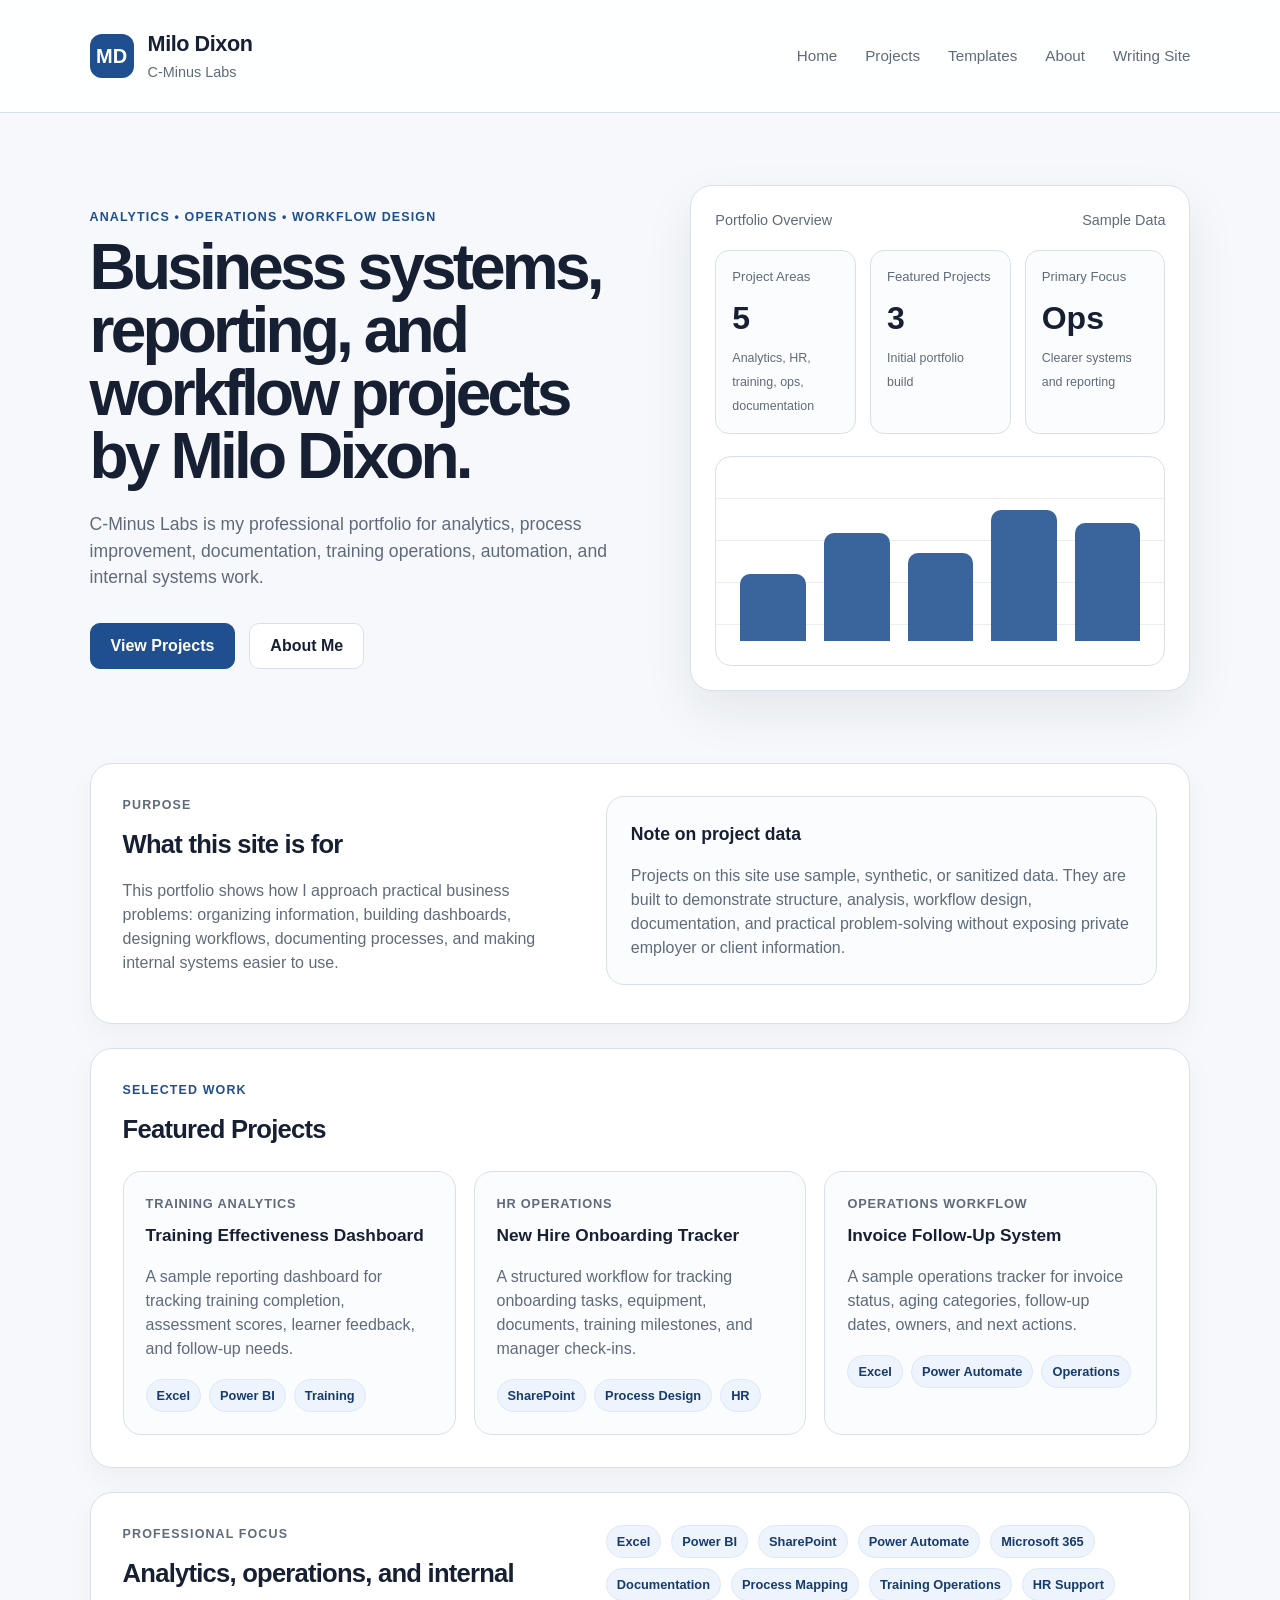
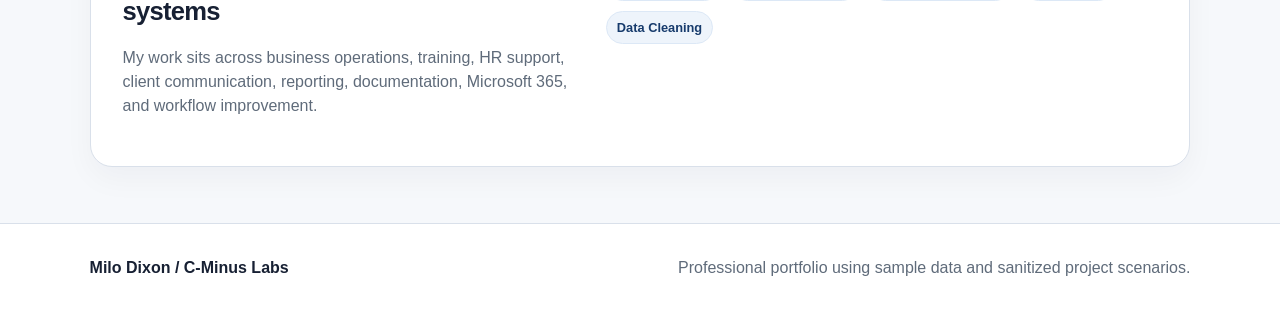
==== index.html @ 6367199c "Personalize site for Milo Dixon" ====
<!DOCTYPE html>
<html lang="en">
<head>
  <meta charset="UTF-8" />
  <meta name="viewport" content="width=device-width, initial-scale=1.0" />
  <title>Milo Dixon | C-Minus Labs</title>
  <link rel="stylesheet" href="style.css" />
</head>
<body>
  <header class="site-header">
    <div class="brand">
      <div class="logo">MD</div>
      <div>
        <h1>Milo Dixon</h1>
        <p>C-Minus Labs</p>
      </div>
    </div>

    <nav>
      <a href="index.html">Home</a>
      <a href="projects.html">Projects</a>
      <a href="templates.html">Templates</a>
      <a href="about.html">About</a>
      <a href="https://milo-dixon.github.io/" target="_blank" rel="noopener">Writing Site</a>
    </nav>
  </header>

  <main>
    <section class="hero">
      <div class="hero-copy">
        <p class="eyebrow">Analytics • Operations • Workflow Design</p>
        <h2>Business systems, reporting, and workflow projects by Milo Dixon.</h2>
        <p>
          C-Minus Labs is my professional portfolio for analytics, process improvement,
          documentation, training operations, automation, and internal systems work.
        </p>
        <div class="hero-actions">
          <a class="button primary" href="projects.html">View Projects</a>
          <a class="button secondary" href="about.html">About Me</a>
        </div>
      </div>

      <div class="dashboard-card">
        <div class="dashboard-header">
          <span>Portfolio Overview</span>
          <span>Sample Data</span>
        </div>
        <div class="metrics">
          <div>
            <p>Project Areas</p>
            <strong>5</strong>
            <span>Analytics, HR, training, ops, documentation</span>
          </div>
          <div>
            <p>Featured Projects</p>
            <strong>3</strong>
            <span>Initial portfolio build</span>
          </div>
          <div>
            <p>Primary Focus</p>
            <strong>Ops</strong>
            <span>Clearer systems and reporting</span>
          </div>
        </div>
        <div class="chart-placeholder">
          <div class="bar bar-one"></div>
          <div class="bar bar-two"></div>
          <div class="bar bar-three"></div>
          <div class="bar bar-four"></div>
          <div class="bar bar-five"></div>
        </div>
      </div>
    </section>

    <section class="section split">
      <div>
        <p class="eyebrow">Purpose</p>
        <h3>What this site is for</h3>
        <p>
          This portfolio shows how I approach practical business problems: organizing
          information, building dashboards, designing workflows, documenting processes,
          and making internal systems easier to use.
        </p>
      </div>

      <div class="callout">
        <h4>Note on project data</h4>
        <p>
          Projects on this site use sample, synthetic, or sanitized data. They are built
          to demonstrate structure, analysis, workflow design, documentation, and practical
          problem-solving without exposing private employer or client information.
        </p>
      </div>
    </section>

    <section id="projects" class="section">
      <div class="section-heading">
        <p class="eyebrow">Selected Work</p>
        <h3>Featured Projects</h3>
      </div>

      <div class="card-grid">
        <article class="card">
          <p class="card-label">Training Analytics</p>
          <h4>Training Effectiveness Dashboard</h4>
          <p>
            A sample reporting dashboard for tracking training completion, assessment scores,
            learner feedback, and follow-up needs.
          </p>
          <div class="tags">
            <span>Excel</span>
            <span>Power BI</span>
            <span>Training</span>
          </div>
        </article>

        <article class="card">
          <p class="card-label">HR Operations</p>
          <h4>New Hire Onboarding Tracker</h4>
          <p>
            A structured workflow for tracking onboarding tasks, equipment, documents,
            training milestones, and manager check-ins.
          </p>
          <div class="tags">
            <span>SharePoint</span>
            <span>Process Design</span>
            <span>HR</span>
          </div>
        </article>

        <article class="card">
          <p class="card-label">Operations Workflow</p>
          <h4>Invoice Follow-Up System</h4>
          <p>
            A sample operations tracker for invoice status, aging categories, follow-up dates,
            owners, and next actions.
          </p>
          <div class="tags">
            <span>Excel</span>
            <span>Power Automate</span>
            <span>Operations</span>
          </div>
        </article>
      </div>
    </section>

    <section id="skills" class="section split">
      <div>
        <p class="eyebrow">Professional Focus</p>
        <h3>Analytics, operations, and internal systems</h3>
        <p>
          My work sits across business operations, training, HR support, client communication,
          reporting, documentation, Microsoft 365, and workflow improvement.
        </p>
      </div>

      <div class="skill-list">
        <span>Excel</span>
        <span>Power BI</span>
        <span>SharePoint</span>
        <span>Power Automate</span>
        <span>Microsoft 365</span>
        <span>Documentation</span>
        <span>Process Mapping</span>
        <span>Training Operations</span>
        <span>HR Support</span>
        <span>Data Cleaning</span>
      </div>
    </section>
  </main>

  <footer>
    <p>Milo Dixon / C-Minus Labs</p>
    <p>Professional portfolio using sample data and sanitized project scenarios.</p>
  </footer>
</body>
</html>
---- style.css ----
:root {
  --bg: #f6f8fb;
  --panel: #ffffff;
  --text: #172033;
  --muted: #5f6b7a;
  --line: #d9e0ea;
  --accent: #1f4f8f;
  --accent-dark: #173b6c;
  --tag: #eef4fb;
  --shadow: 0 20px 50px rgba(23, 32, 51, 0.08);
}

* {
  box-sizing: border-box;
}

body {
  margin: 0;
  font-family: Arial, Helvetica, sans-serif;
  color: var(--text);
  background: var(--bg);
  line-height: 1.5;
}

a {
  color: inherit;
  text-decoration: none;
}

.site-header {
  display: flex;
  align-items: center;
  justify-content: space-between;
  padding: 28px 7vw;
  background: rgba(255,255,255,0.88);
  border-bottom: 1px solid var(--line);
  position: sticky;
  top: 0;
  z-index: 10;
  backdrop-filter: blur(12px);
}

.brand {
  display: flex;
  align-items: center;
  gap: 14px;
}

.logo {
  width: 44px;
  height: 44px;
  border-radius: 12px;
  display: grid;
  place-items: center;
  background: var(--accent);
  color: white;
  font-weight: 800;
  font-size: 1.25rem;
}

.brand h1 {
  margin: 0;
  font-size: 1.35rem;
  letter-spacing: -0.02em;
}

.brand p {
  margin: 2px 0 0;
  color: var(--muted);
  font-size: 0.9rem;
}

nav {
  display: flex;
  gap: 28px;
  color: var(--muted);
  font-size: 0.95rem;
}

nav a:hover {
  color: var(--accent);
}

main {
  padding: 0 7vw 56px;
}

.hero {
  display: grid;
  grid-template-columns: 1.05fr 0.95fr;
  gap: 48px;
  align-items: center;
  padding: 72px 0 48px;
}

.eyebrow {
  margin: 0 0 10px;
  color: var(--accent);
  font-weight: 700;
  text-transform: uppercase;
  font-size: 0.78rem;
  letter-spacing: 0.09em;
}

.hero h2 {
  margin: 0;
  max-width: 760px;
  font-size: clamp(2.4rem, 5vw, 4.8rem);
  line-height: 0.98;
  letter-spacing: -0.06em;
}

.hero-copy > p:not(.eyebrow) {
  max-width: 620px;
  color: var(--muted);
  font-size: 1.1rem;
  margin: 24px 0 0;
}

.hero-actions {
  display: flex;
  gap: 14px;
  margin-top: 32px;
}

.button {
  display: inline-flex;
  align-items: center;
  justify-content: center;
  min-height: 46px;
  padding: 0 20px;
  border-radius: 10px;
  font-weight: 700;
  border: 1px solid var(--line);
}

.primary {
  background: var(--accent);
  color: white;
  border-color: var(--accent);
}

.primary:hover {
  background: var(--accent-dark);
}

.secondary {
  background: white;
}

.dashboard-card {
  background: var(--panel);
  border: 1px solid var(--line);
  border-radius: 22px;
  padding: 24px;
  box-shadow: var(--shadow);
}

.dashboard-header {
  display: flex;
  justify-content: space-between;
  color: var(--muted);
  font-size: 0.9rem;
  margin-bottom: 18px;
}

.metrics {
  display: grid;
  grid-template-columns: repeat(3, 1fr);
  gap: 14px;
}

.metrics div {
  border: 1px solid var(--line);
  border-radius: 14px;
  padding: 16px;
  background: #fbfcfe;
}

.metrics p {
  margin: 0;
  color: var(--muted);
  font-size: 0.82rem;
}

.metrics strong {
  display: block;
  margin: 8px 0 3px;
  font-size: 2rem;
}

.metrics span {
  color: var(--muted);
  font-size: 0.78rem;
}

.chart-placeholder {
  height: 210px;
  margin-top: 22px;
  padding: 24px;
  border: 1px solid var(--line);
  border-radius: 16px;
  display: flex;
  align-items: end;
  gap: 18px;
  background:
    linear-gradient(to top, rgba(217,224,234,0.55) 1px, transparent 1px);
  background-size: 100% 42px;
}

.bar {
  flex: 1;
  border-radius: 10px 10px 0 0;
  background: var(--accent);
  opacity: 0.88;
}

.bar-one { height: 42%; }
.bar-two { height: 68%; }
.bar-three { height: 55%; }
.bar-four { height: 82%; }
.bar-five { height: 74%; }

.section {
  background: var(--panel);
  border: 1px solid var(--line);
  border-radius: 22px;
  padding: 32px;
  margin-top: 24px;
  box-shadow: 0 12px 30px rgba(23, 32, 51, 0.04);
}

.section-heading {
  margin-bottom: 22px;
}

.section h3 {
  margin: 0;
  font-size: 1.6rem;
  letter-spacing: -0.03em;
}

.card-grid {
  display: grid;
  grid-template-columns: repeat(3, 1fr);
  gap: 18px;
}

.card {
  padding: 22px;
  border: 1px solid var(--line);
  border-radius: 18px;
  background: #fbfcfe;
}

.card-label {
  color: var(--accent);
  font-weight: 700;
  font-size: 0.8rem;
  margin: 0 0 10px;
  text-transform: uppercase;
  letter-spacing: 0.06em;
}

.card h4,
.template-list h4 {
  margin: 0 0 8px;
  font-size: 1.08rem;
}

.card p,
.template-list p,
.about p,
.split p {
  color: var(--muted);
}

.tags {
  display: flex;
  flex-wrap: wrap;
  gap: 8px;
  margin-top: 18px;
}

.tags span,
.skill-list span {
  background: var(--tag);
  color: var(--accent-dark);
  border: 1px solid #dce8f6;
  border-radius: 999px;
  padding: 6px 10px;
  font-size: 0.8rem;
  font-weight: 700;
}

.split {
  display: grid;
  grid-template-columns: 0.9fr 1.1fr;
  gap: 32px;
  align-items: start;
}

.skill-list {
  display: flex;
  flex-wrap: wrap;
  gap: 10px;
}

.template-list {
  display: grid;
  grid-template-columns: repeat(3, 1fr);
  gap: 18px;
}

.template-list div {
  border: 1px solid var(--line);
  border-radius: 16px;
  padding: 18px;
  background: #fbfcfe;
}

.about {
  max-width: 900px;
}

footer {
  display: flex;
  justify-content: space-between;
  gap: 24px;
  padding: 32px 7vw 46px;
  color: var(--muted);
  border-top: 1px solid var(--line);
  background: white;
}

footer p {
  margin: 0;
}

footer p:first-child {
  color: var(--text);
  font-weight: 800;
}

@media (max-width: 900px) {
  .site-header,
  footer {
    flex-direction: column;
    align-items: flex-start;
  }

  nav {
    flex-wrap: wrap;
  }

  .hero,
  .split,
  .card-grid,
  .template-list {
    grid-template-columns: 1fr;
  }

  .metrics {
    grid-template-columns: 1fr;
  }
}

.page-hero {
  padding: 64px 0 28px;
  max-width: 880px;
}

.page-hero h2 {
  margin: 0;
  font-size: clamp(2.4rem, 5vw, 4.4rem);
  line-height: 1;
  letter-spacing: -0.06em;
}

.page-hero p:not(.eyebrow) {
  max-width: 720px;
  color: var(--muted);
  font-size: 1.12rem;
  margin: 20px 0 0;
}

.callout {
  border: 1px solid var(--line);
  background: #fbfcfe;
  border-radius: 18px;
  padding: 24px;
}

.callout h4 {
  margin: 0 0 10px;
  font-size: 1.1rem;
}

.callout p {
  color: var(--muted);
  margin-bottom: 0;
}
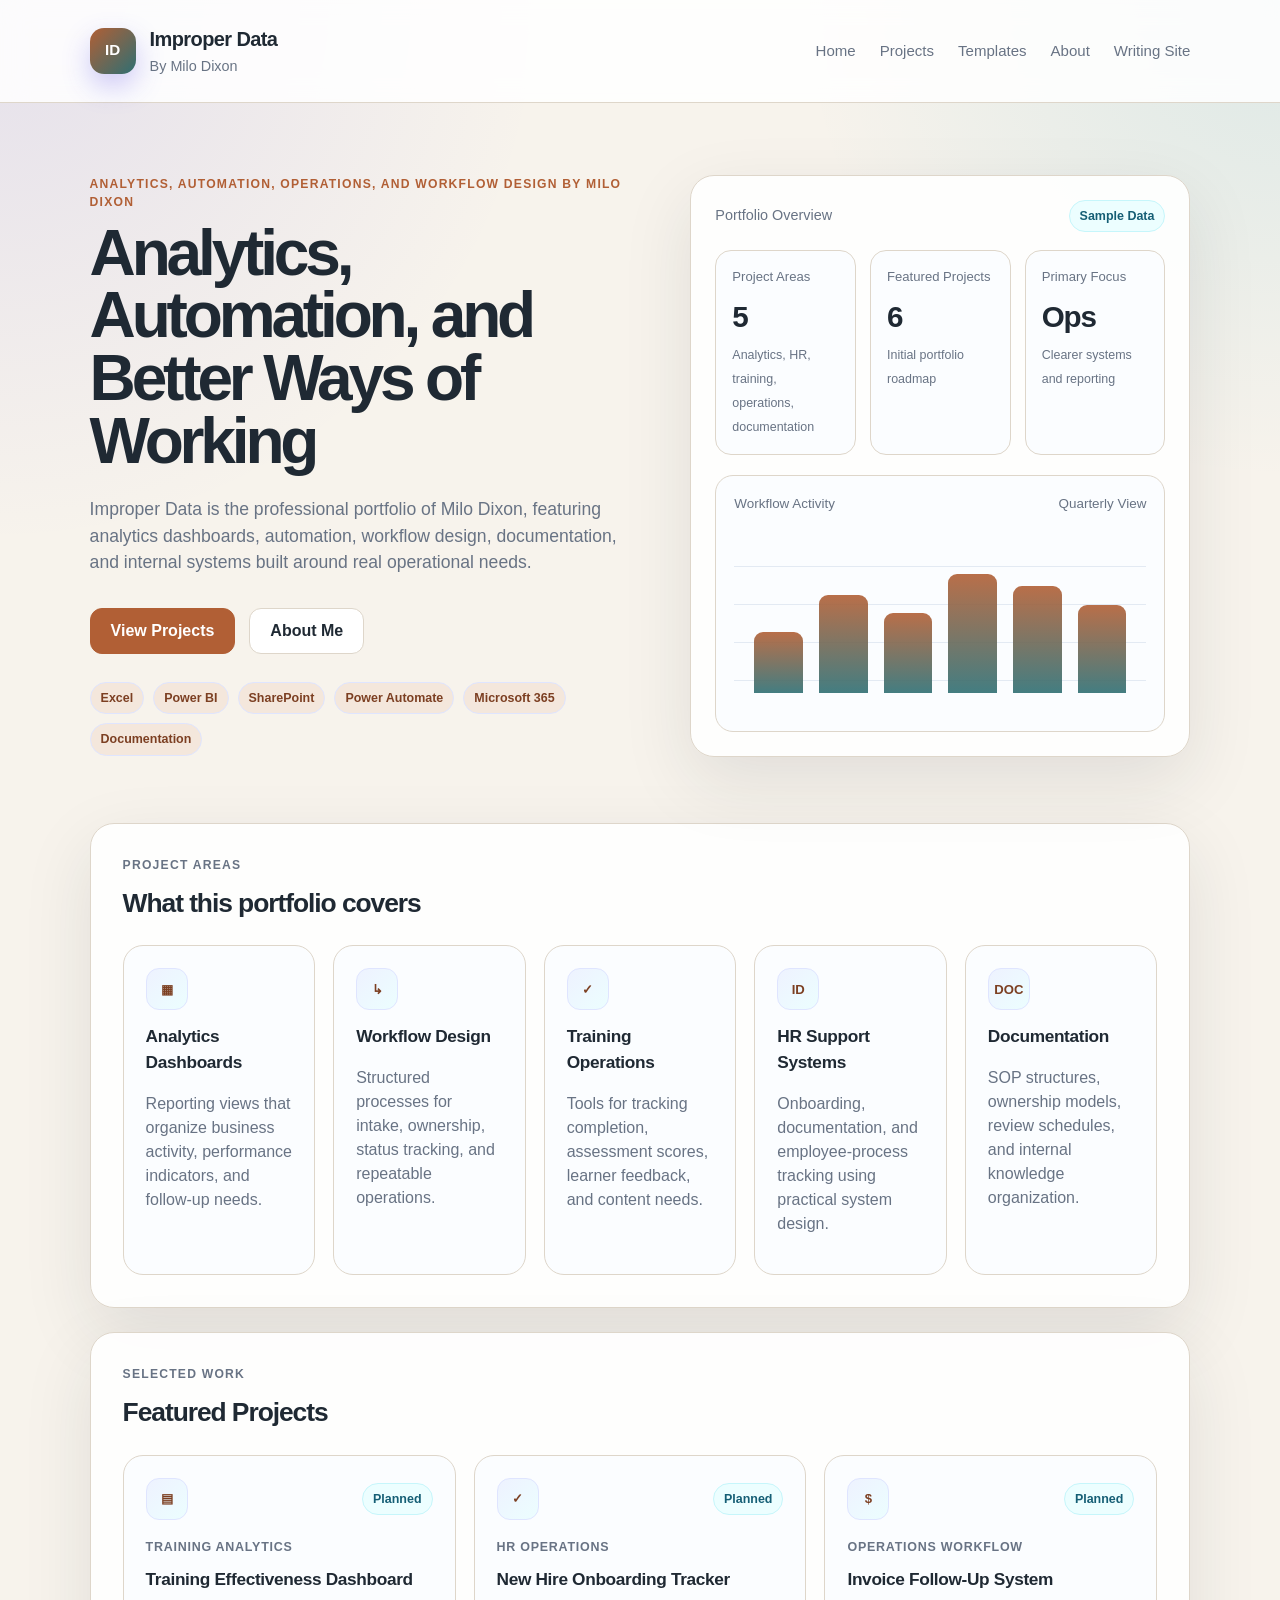
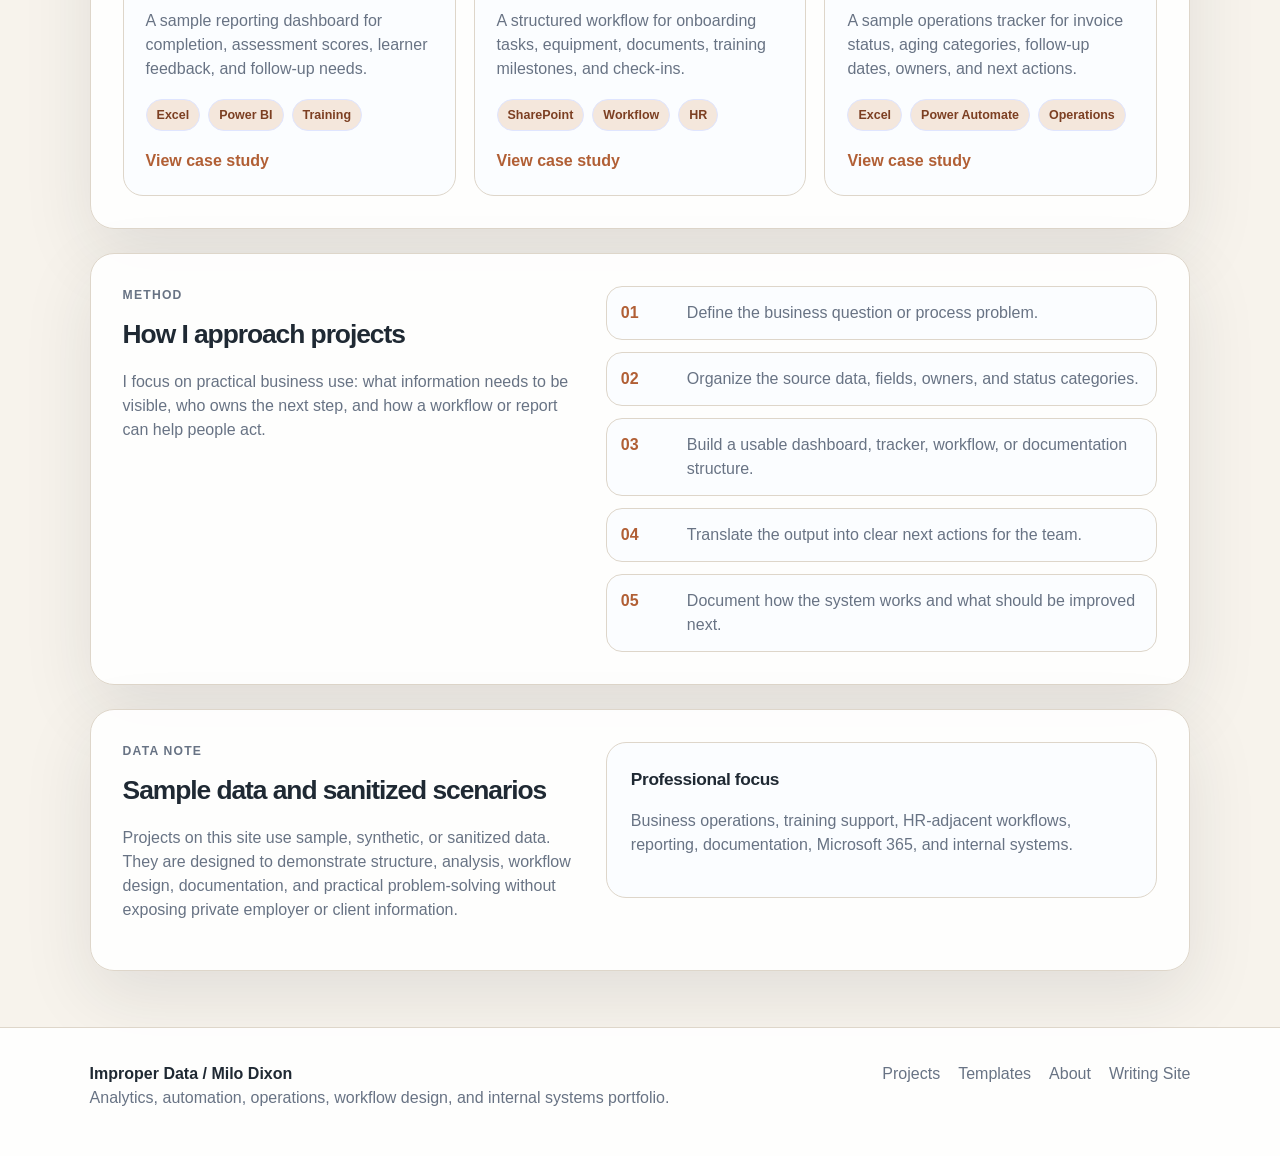
==== commit 41a6cfd2: "update Improper Data site URLs" ====
--- a/index.html
+++ b/index.html
@@ -3,58 +3,96 @@
 <head>
   <meta charset="UTF-8" />
   <meta name="viewport" content="width=device-width, initial-scale=1.0" />
-  <title>Milo Dixon | C-Minus Labs</title>
+  <title>Improper Data | Analytics, Automation, Operations, and Workflow Design by Milo Dixon</title>
+  <meta name="description" content="Improper Data is the professional portfolio of Milo Dixon, featuring analytics dashboards, automation, workflow design, documentation, and internal systems built around real operational needs." />
+  <link rel="canonical" href="https://milo-dixon.github.io/improper-data/" />
+  <meta property="og:type" content="website" />
+  <meta property="og:title" content="Improper Data | Analytics, Automation, Operations, and Workflow Design by Milo Dixon" />
+  <meta property="og:description" content="Improper Data is the professional portfolio of Milo Dixon, featuring analytics dashboards, automation, workflow design, documentation, and internal systems built around real operational needs." />
+  <meta property="og:url" content="https://milo-dixon.github.io/improper-data/" />
+  <meta name="twitter:card" content="summary" />
+  <meta name="twitter:title" content="Improper Data | Analytics, Automation, Operations, and Workflow Design by Milo Dixon" />
+  <meta name="twitter:description" content="Improper Data is the professional portfolio of Milo Dixon, featuring analytics dashboards, automation, workflow design, documentation, and internal systems built around real operational needs." />
   <link rel="stylesheet" href="style.css" />
+  <script type="application/ld+json">
+    {
+      "@context": "https://schema.org",
+      "@type": "WebSite",
+      "name": "Improper Data",
+      "url": "https://milo-dixon.github.io/improper-data/",
+      "description": "Improper Data is the professional portfolio of Milo Dixon, featuring analytics dashboards, automation, workflow design, documentation, and internal systems built around real operational needs.",
+      "creator": {
+        "@type": "Person",
+        "name": "Milo Dixon"
+      },
+      "author": {
+        "@type": "Person",
+        "name": "Milo Dixon"
+      }
+    }
+  </script>
 </head>
 <body>
   <header class="site-header">
-    <div class="brand">
-      <div class="logo">MD</div>
-      <div>
-        <h1>Milo Dixon</h1>
-        <p>C-Minus Labs</p>
-      </div>
+  <a class="brand" href="index.html">
+    <div class="logo">ID</div>
+    <div>
+      <h1>Improper Data</h1>
+      <p>By Milo Dixon</p>
     </div>
-
-    <nav>
-      <a href="index.html">Home</a>
-      <a href="projects.html">Projects</a>
-      <a href="templates.html">Templates</a>
-      <a href="about.html">About</a>
-      <a href="https://milo-dixon.github.io/" target="_blank" rel="noopener">Writing Site</a>
-    </nav>
-  </header>
-
+  </a>
+
+  <nav>
+    <a href="index.html">Home</a>
+    <a href="projects.html">Projects</a>
+    <a href="templates.html">Templates</a>
+    <a href="about.html">About</a>
+    <a href="https://milo-dixon.github.io/" target="_blank" rel="noopener">Writing Site</a>
+  </nav>
+</header>
   <main>
+
     <section class="hero">
       <div class="hero-copy">
-        <p class="eyebrow">Analytics • Operations • Workflow Design</p>
-        <h2>Business systems, reporting, and workflow projects by Milo Dixon.</h2>
-        <p>
-          C-Minus Labs is my professional portfolio for analytics, process improvement,
-          documentation, training operations, automation, and internal systems work.
-        </p>
+        <p class="eyebrow">Analytics, Automation, Operations, and Workflow Design by Milo Dixon</p>
+        <h2>Analytics, Automation, and Better Ways of Working</h2>
+        <p>
+          Improper Data is the professional portfolio of Milo Dixon, featuring analytics
+          dashboards, automation, workflow design, documentation, and internal systems
+          built around real operational needs.
+        </p>
+
         <div class="hero-actions">
           <a class="button primary" href="projects.html">View Projects</a>
           <a class="button secondary" href="about.html">About Me</a>
         </div>
+
+        <div class="tool-strip">
+          <span>Excel</span>
+          <span>Power BI</span>
+          <span>SharePoint</span>
+          <span>Power Automate</span>
+          <span>Microsoft 365</span>
+          <span>Documentation</span>
+        </div>
       </div>
 
       <div class="dashboard-card">
         <div class="dashboard-header">
           <span>Portfolio Overview</span>
-          <span>Sample Data</span>
-        </div>
+          <span class="status-chip">Sample Data</span>
+        </div>
+
         <div class="metrics">
           <div>
             <p>Project Areas</p>
             <strong>5</strong>
-            <span>Analytics, HR, training, ops, documentation</span>
+            <span>Analytics, HR, training, operations, documentation</span>
           </div>
           <div>
             <p>Featured Projects</p>
-            <strong>3</strong>
-            <span>Initial portfolio build</span>
+            <strong>6</strong>
+            <span>Initial portfolio roadmap</span>
           </div>
           <div>
             <p>Primary Focus</p>
@@ -62,38 +100,60 @@
             <span>Clearer systems and reporting</span>
           </div>
         </div>
-        <div class="chart-placeholder">
-          <div class="bar bar-one"></div>
-          <div class="bar bar-two"></div>
-          <div class="bar bar-three"></div>
-          <div class="bar bar-four"></div>
-          <div class="bar bar-five"></div>
-        </div>
-      </div>
-    </section>
-
-    <section class="section split">
-      <div>
-        <p class="eyebrow">Purpose</p>
-        <h3>What this site is for</h3>
-        <p>
-          This portfolio shows how I approach practical business problems: organizing
-          information, building dashboards, designing workflows, documenting processes,
-          and making internal systems easier to use.
-        </p>
-      </div>
-
-      <div class="callout">
-        <h4>Note on project data</h4>
-        <p>
-          Projects on this site use sample, synthetic, or sanitized data. They are built
-          to demonstrate structure, analysis, workflow design, documentation, and practical
-          problem-solving without exposing private employer or client information.
-        </p>
-      </div>
-    </section>
-
-    <section id="projects" class="section">
+
+        <div class="chart-panel">
+          <div class="chart-title">
+            <span>Workflow Activity</span>
+            <span>Quarterly View</span>
+          </div>
+          <div class="chart-placeholder">
+            <div class="bar bar-one"></div>
+            <div class="bar bar-two"></div>
+            <div class="bar bar-three"></div>
+            <div class="bar bar-four"></div>
+            <div class="bar bar-five"></div>
+            <div class="bar bar-six"></div>
+          </div>
+        </div>
+      </div>
+    </section>
+
+    <section class="section">
+      <div class="section-heading">
+        <p class="eyebrow">Project Areas</p>
+        <h3>What this portfolio covers</h3>
+      </div>
+
+      <div class="area-grid">
+        <article class="area-card">
+          <div class="icon">▦</div>
+          <h4>Analytics Dashboards</h4>
+          <p>Reporting views that organize business activity, performance indicators, and follow-up needs.</p>
+        </article>
+        <article class="area-card">
+          <div class="icon">↳</div>
+          <h4>Workflow Design</h4>
+          <p>Structured processes for intake, ownership, status tracking, and repeatable operations.</p>
+        </article>
+        <article class="area-card">
+          <div class="icon">✓</div>
+          <h4>Training Operations</h4>
+          <p>Tools for tracking completion, assessment scores, learner feedback, and content needs.</p>
+        </article>
+        <article class="area-card">
+          <div class="icon">ID</div>
+          <h4>HR Support Systems</h4>
+          <p>Onboarding, documentation, and employee-process tracking using practical system design.</p>
+        </article>
+        <article class="area-card">
+          <div class="icon">DOC</div>
+          <h4>Documentation</h4>
+          <p>SOP structures, ownership models, review schedules, and internal knowledge organization.</p>
+        </article>
+      </div>
+    </section>
+
+    <section class="section">
       <div class="section-heading">
         <p class="eyebrow">Selected Work</p>
         <h3>Featured Projects</h3>
@@ -101,77 +161,93 @@
 
       <div class="card-grid">
         <article class="card">
+          <div class="card-top">
+            <div class="icon">▤</div>
+            <span class="status-chip">Planned</span>
+          </div>
           <p class="card-label">Training Analytics</p>
           <h4>Training Effectiveness Dashboard</h4>
-          <p>
-            A sample reporting dashboard for tracking training completion, assessment scores,
-            learner feedback, and follow-up needs.
-          </p>
-          <div class="tags">
-            <span>Excel</span>
-            <span>Power BI</span>
-            <span>Training</span>
-          </div>
+          <p>A sample reporting dashboard for completion, assessment scores, learner feedback, and follow-up needs.</p>
+          <div class="tags"><span>Excel</span><span>Power BI</span><span>Training</span></div>
+          <a class="card-link" href="projects/training-dashboard.html">View case study</a>
         </article>
 
         <article class="card">
+          <div class="card-top">
+            <div class="icon">✓</div>
+            <span class="status-chip">Planned</span>
+          </div>
           <p class="card-label">HR Operations</p>
           <h4>New Hire Onboarding Tracker</h4>
-          <p>
-            A structured workflow for tracking onboarding tasks, equipment, documents,
-            training milestones, and manager check-ins.
-          </p>
-          <div class="tags">
-            <span>SharePoint</span>
-            <span>Process Design</span>
-            <span>HR</span>
-          </div>
+          <p>A structured workflow for onboarding tasks, equipment, documents, training milestones, and check-ins.</p>
+          <div class="tags"><span>SharePoint</span><span>Workflow</span><span>HR</span></div>
+          <a class="card-link" href="projects/onboarding-tracker.html">View case study</a>
         </article>
 
         <article class="card">
+          <div class="card-top">
+            <div class="icon">$</div>
+            <span class="status-chip">Planned</span>
+          </div>
           <p class="card-label">Operations Workflow</p>
           <h4>Invoice Follow-Up System</h4>
-          <p>
-            A sample operations tracker for invoice status, aging categories, follow-up dates,
-            owners, and next actions.
-          </p>
-          <div class="tags">
-            <span>Excel</span>
-            <span>Power Automate</span>
-            <span>Operations</span>
-          </div>
-        </article>
-      </div>
-    </section>
-
-    <section id="skills" class="section split">
+          <p>A sample operations tracker for invoice status, aging categories, follow-up dates, owners, and next actions.</p>
+          <div class="tags"><span>Excel</span><span>Power Automate</span><span>Operations</span></div>
+          <a class="card-link" href="projects/invoice-follow-up.html">View case study</a>
+        </article>
+      </div>
+    </section>
+
+    <section class="section split">
       <div>
-        <p class="eyebrow">Professional Focus</p>
-        <h3>Analytics, operations, and internal systems</h3>
-        <p>
-          My work sits across business operations, training, HR support, client communication,
-          reporting, documentation, Microsoft 365, and workflow improvement.
-        </p>
-      </div>
-
-      <div class="skill-list">
-        <span>Excel</span>
-        <span>Power BI</span>
-        <span>SharePoint</span>
-        <span>Power Automate</span>
-        <span>Microsoft 365</span>
-        <span>Documentation</span>
-        <span>Process Mapping</span>
-        <span>Training Operations</span>
-        <span>HR Support</span>
-        <span>Data Cleaning</span>
-      </div>
-    </section>
+        <p class="eyebrow">Method</p>
+        <h3>How I approach projects</h3>
+        <p>
+          I focus on practical business use: what information needs to be visible,
+          who owns the next step, and how a workflow or report can help people act.
+        </p>
+      </div>
+
+      <div class="steps">
+        <div><span>01</span><p>Define the business question or process problem.</p></div>
+        <div><span>02</span><p>Organize the source data, fields, owners, and status categories.</p></div>
+        <div><span>03</span><p>Build a usable dashboard, tracker, workflow, or documentation structure.</p></div>
+        <div><span>04</span><p>Translate the output into clear next actions for the team.</p></div>
+        <div><span>05</span><p>Document how the system works and what should be improved next.</p></div>
+      </div>
+    </section>
+
+    <section class="section split">
+      <div>
+        <p class="eyebrow">Data Note</p>
+        <h3>Sample data and sanitized scenarios</h3>
+        <p>
+          Projects on this site use sample, synthetic, or sanitized data. They are designed
+          to demonstrate structure, analysis, workflow design, documentation, and practical
+          problem-solving without exposing private employer or client information.
+        </p>
+      </div>
+      <div class="callout">
+        <h4>Professional focus</h4>
+        <p>
+          Business operations, training support, HR-adjacent workflows, reporting,
+          documentation, Microsoft 365, and internal systems.
+        </p>
+      </div>
+    </section>
+
   </main>
-
-  <footer>
-    <p>Milo Dixon / C-Minus Labs</p>
-    <p>Professional portfolio using sample data and sanitized project scenarios.</p>
-  </footer>
+  <footer class="site-footer">
+  <div>
+    <p class="footer-title">Improper Data / Milo Dixon</p>
+    <p>Analytics, automation, operations, workflow design, and internal systems portfolio.</p>
+  </div>
+  <div class="footer-links">
+    <a href="projects.html">Projects</a>
+    <a href="templates.html">Templates</a>
+    <a href="about.html">About</a>
+    <a href="https://milo-dixon.github.io/" target="_blank" rel="noopener">Writing Site</a>
+  </div>
+</footer>
 </body>
 </html>
--- a/style.css
+++ b/style.css
@@ -1,43 +1,45 @@
+
 :root {
-  --bg: #f6f8fb;
+  --bg: #f7f3ec;
   --panel: #ffffff;
-  --text: #172033;
-  --muted: #5f6b7a;
-  --line: #d9e0ea;
-  --accent: #1f4f8f;
-  --accent-dark: #173b6c;
-  --tag: #eef4fb;
-  --shadow: 0 20px 50px rgba(23, 32, 51, 0.08);
-}
-
-* {
-  box-sizing: border-box;
-}
+  --panel-soft: #f1ece4;
+  --text: #1f2933;
+  --muted: #687384;
+  --line: #ded6ca;
+  --accent: #b15f35;
+  --accent-dark: #7c3f22;
+  --teal: #2f6f73;
+  --green: #4f6f52;
+  --tag: #f4e7dc;
+  --shadow: 0 24px 70px rgba(31, 41, 51, 0.10);
+}
+
+* { box-sizing: border-box; }
 
 body {
   margin: 0;
   font-family: Arial, Helvetica, sans-serif;
   color: var(--text);
-  background: var(--bg);
+  background:
+    radial-gradient(circle at top left, rgba(79, 70, 229, 0.11), transparent 34rem),
+    radial-gradient(circle at top right, rgba(8, 145, 178, 0.11), transparent 30rem),
+    var(--bg);
   line-height: 1.5;
 }
 
-a {
-  color: inherit;
-  text-decoration: none;
-}
+a { color: inherit; text-decoration: none; }
 
 .site-header {
   display: flex;
   align-items: center;
   justify-content: space-between;
-  padding: 28px 7vw;
-  background: rgba(255,255,255,0.88);
+  padding: 24px 7vw;
+  background: rgba(255,255,255,0.86);
   border-bottom: 1px solid var(--line);
   position: sticky;
   top: 0;
   z-index: 10;
-  backdrop-filter: blur(12px);
+  backdrop-filter: blur(14px);
 }
 
 .brand {
@@ -47,81 +49,61 @@
 }
 
 .logo {
-  width: 44px;
-  height: 44px;
-  border-radius: 12px;
+  width: 46px;
+  height: 46px;
+  border-radius: 14px;
   display: grid;
   place-items: center;
-  background: var(--accent);
+  background: linear-gradient(135deg, var(--accent), var(--teal));
   color: white;
   font-weight: 800;
-  font-size: 1.25rem;
-}
-
-.brand h1 {
-  margin: 0;
-  font-size: 1.35rem;
-  letter-spacing: -0.02em;
-}
-
-.brand p {
-  margin: 2px 0 0;
-  color: var(--muted);
-  font-size: 0.9rem;
-}
-
-nav {
-  display: flex;
-  gap: 28px;
-  color: var(--muted);
   font-size: 0.95rem;
-}
-
-nav a:hover {
-  color: var(--accent);
-}
-
-main {
-  padding: 0 7vw 56px;
-}
+  box-shadow: 0 12px 28px rgba(79, 70, 229, 0.28);
+}
+
+.brand h1 { margin: 0; font-size: 1.25rem; letter-spacing: -0.03em; }
+.brand p { margin: 2px 0 0; color: var(--muted); font-size: 0.9rem; }
+
+nav { display: flex; gap: 24px; color: var(--muted); font-size: 0.94rem; }
+nav a:hover { color: var(--accent); }
+
+main { padding: 0 7vw 56px; }
 
 .hero {
   display: grid;
   grid-template-columns: 1.05fr 0.95fr;
   gap: 48px;
   align-items: center;
-  padding: 72px 0 48px;
+  padding: 72px 0 42px;
 }
 
 .eyebrow {
   margin: 0 0 10px;
   color: var(--accent);
-  font-weight: 700;
+  font-weight: 800;
   text-transform: uppercase;
-  font-size: 0.78rem;
-  letter-spacing: 0.09em;
-}
-
-.hero h2 {
+  font-size: 0.76rem;
+  letter-spacing: 0.1em;
+}
+
+.hero h2,
+.page-hero h2 {
   margin: 0;
-  max-width: 760px;
-  font-size: clamp(2.4rem, 5vw, 4.8rem);
+  max-width: 880px;
+  font-size: clamp(2.45rem, 5vw, 4.85rem);
   line-height: 0.98;
-  letter-spacing: -0.06em;
-}
-
-.hero-copy > p:not(.eyebrow) {
-  max-width: 620px;
+  letter-spacing: -0.065em;
+}
+
+.hero-copy > p:not(.eyebrow),
+.page-hero p:not(.eyebrow) {
+  max-width: 680px;
   color: var(--muted);
   font-size: 1.1rem;
   margin: 24px 0 0;
 }
 
-.hero-actions {
-  display: flex;
-  gap: 14px;
-  margin-top: 32px;
-}
+.hero-actions { display: flex; gap: 14px; margin-top: 32px; }
 
 .button {
   display: inline-flex;
@@ -129,36 +111,61 @@
   justify-content: center;
   min-height: 46px;
   padding: 0 20px;
-  border-radius: 10px;
-  font-weight: 700;
-  border: 1px solid var(--line);
-}
-
-.primary {
-  background: var(--accent);
-  color: white;
-  border-color: var(--accent);
-}
-
-.primary:hover {
-  background: var(--accent-dark);
-}
-
-.secondary {
-  background: white;
-}
-
-.dashboard-card {
-  background: var(--panel);
-  border: 1px solid var(--line);
-  border-radius: 22px;
-  padding: 24px;
+  border-radius: 12px;
+  font-weight: 800;
+  border: 1px solid var(--line);
+}
+
+.primary { background: var(--accent); color: white; border-color: var(--accent); }
+.primary:hover { background: var(--accent-dark); }
+.secondary { background: white; }
+
+.tool-strip {
+  margin-top: 28px;
+  display: flex;
+  flex-wrap: wrap;
+  gap: 9px;
+}
+
+.tool-strip span,
+.tags span,
+.skill-list span,
+.status-chip {
+  background: var(--tag);
+  color: var(--accent-dark);
+  border: 1px solid #dfe5ff;
+  border-radius: 999px;
+  padding: 6px 10px;
+  font-size: 0.78rem;
+  font-weight: 800;
+}
+
+.status-chip {
+  background: #ecfeff;
+  border-color: #c6f6fb;
+  color: #155e75;
+}
+
+.dashboard-card,
+.section {
+  background: rgba(255,255,255,0.92);
+  border: 1px solid var(--line);
+  border-radius: 24px;
   box-shadow: var(--shadow);
 }
 
+.dashboard-card { padding: 24px; }
+
+.dashboard-header,
+.chart-title,
+.card-top {
+  display: flex;
+  justify-content: space-between;
+  align-items: center;
+  gap: 12px;
+}
+
 .dashboard-header {
-  display: flex;
-  justify-content: space-between;
   color: var(--muted);
   font-size: 0.9rem;
   margin-bottom: 18px;
@@ -172,125 +179,151 @@
 
 .metrics div {
   border: 1px solid var(--line);
+  border-radius: 16px;
+  padding: 16px;
+  background: #fbfdff;
+}
+
+.metrics p { margin: 0; color: var(--muted); font-size: 0.82rem; }
+.metrics strong { display: block; margin: 8px 0 3px; font-size: 1.85rem; letter-spacing: -0.04em; }
+.metrics span { color: var(--muted); font-size: 0.78rem; }
+
+.chart-panel {
+  margin-top: 20px;
+  border: 1px solid var(--line);
+  border-radius: 18px;
+  padding: 18px;
+  background: #fbfdff;
+}
+
+.chart-title { color: var(--muted); font-size: 0.84rem; margin-bottom: 14px; }
+
+.chart-placeholder {
+  height: 184px;
+  padding: 20px;
   border-radius: 14px;
-  padding: 16px;
-  background: #fbfcfe;
-}
-
-.metrics p {
-  margin: 0;
-  color: var(--muted);
-  font-size: 0.82rem;
-}
-
-.metrics strong {
-  display: block;
-  margin: 8px 0 3px;
-  font-size: 2rem;
-}
-
-.metrics span {
-  color: var(--muted);
-  font-size: 0.78rem;
-}
-
-.chart-placeholder {
-  height: 210px;
-  margin-top: 22px;
-  padding: 24px;
-  border: 1px solid var(--line);
-  border-radius: 16px;
   display: flex;
   align-items: end;
-  gap: 18px;
+  gap: 16px;
   background:
-    linear-gradient(to top, rgba(217,224,234,0.55) 1px, transparent 1px);
-  background-size: 100% 42px;
+    linear-gradient(to top, rgba(219,228,239,0.75) 1px, transparent 1px);
+  background-size: 100% 38px;
 }
 
 .bar {
   flex: 1;
-  border-radius: 10px 10px 0 0;
-  background: var(--accent);
-  opacity: 0.88;
-}
-
-.bar-one { height: 42%; }
-.bar-two { height: 68%; }
-.bar-three { height: 55%; }
-.bar-four { height: 82%; }
-.bar-five { height: 74%; }
+  border-radius: 9px 9px 0 0;
+  background: linear-gradient(180deg, var(--accent), var(--teal));
+  opacity: 0.9;
+}
+.bar-one { height: 42%; } .bar-two { height: 68%; } .bar-three { height: 55%; }
+.bar-four { height: 82%; } .bar-five { height: 74%; } .bar-six { height: 61%; }
 
 .section {
-  background: var(--panel);
-  border: 1px solid var(--line);
-  border-radius: 22px;
   padding: 32px;
   margin-top: 24px;
-  box-shadow: 0 12px 30px rgba(23, 32, 51, 0.04);
-}
-
-.section-heading {
-  margin-bottom: 22px;
-}
-
-.section h3 {
-  margin: 0;
-  font-size: 1.6rem;
-  letter-spacing: -0.03em;
-}
-
-.card-grid {
+}
+
+.section-heading { margin-bottom: 22px; }
+.section h3 { margin: 0; font-size: 1.65rem; letter-spacing: -0.04em; }
+
+.page-hero {
+  padding: 64px 0 28px;
+  max-width: 920px;
+}
+
+.card-grid,
+.area-grid,
+.template-list {
   display: grid;
   grid-template-columns: repeat(3, 1fr);
   gap: 18px;
 }
 
-.card {
+.area-grid {
+  grid-template-columns: repeat(5, 1fr);
+}
+
+.card,
+.area-card,
+.template-list div,
+.callout {
+  border: 1px solid var(--line);
+  border-radius: 20px;
+  background: #fbfdff;
+}
+
+.card,
+.area-card,
+.template-list div {
   padding: 22px;
-  border: 1px solid var(--line);
-  border-radius: 18px;
-  background: #fbfcfe;
-}
+  transition: transform 150ms ease, box-shadow 150ms ease, border-color 150ms ease;
+}
+
+.card:hover,
+.area-card:hover,
+.template-list div:hover {
+  transform: translateY(-3px);
+  border-color: #c7d2fe;
+  box-shadow: 0 16px 35px rgba(15, 23, 42, 0.08);
+}
+
+.icon {
+  width: 42px;
+  height: 42px;
+  border-radius: 13px;
+  display: grid;
+  place-items: center;
+  margin-bottom: 14px;
+  background: linear-gradient(135deg, #eef2ff, #ecfeff);
+  border: 1px solid #dfe5ff;
+  color: var(--accent-dark);
+  font-weight: 900;
+  font-size: 0.82rem;
+}
+
+.card-top .icon { margin-bottom: 0; }
 
 .card-label {
   color: var(--accent);
-  font-weight: 700;
-  font-size: 0.8rem;
-  margin: 0 0 10px;
+  font-weight: 800;
+  font-size: 0.78rem;
+  margin: 18px 0 10px;
   text-transform: uppercase;
   letter-spacing: 0.06em;
 }
 
 .card h4,
-.template-list h4 {
+.area-card h4,
+.template-list h4,
+.callout h4 {
   margin: 0 0 8px;
   font-size: 1.08rem;
+  letter-spacing: -0.02em;
 }
 
 .card p,
+.area-card p,
 .template-list p,
-.about p,
-.split p {
+.callout p,
+.section p,
+.case-sections p {
   color: var(--muted);
 }
 
-.tags {
+.tags,
+.skill-list {
   display: flex;
   flex-wrap: wrap;
   gap: 8px;
   margin-top: 18px;
 }
 
-.tags span,
-.skill-list span {
-  background: var(--tag);
-  color: var(--accent-dark);
-  border: 1px solid #dce8f6;
-  border-radius: 999px;
-  padding: 6px 10px;
-  font-size: 0.8rem;
-  font-weight: 700;
+.card-link {
+  display: inline-block;
+  margin-top: 18px;
+  color: var(--accent);
+  font-weight: 800;
 }
 
 .split {
@@ -300,103 +333,94 @@
   align-items: start;
 }
 
-.skill-list {
-  display: flex;
-  flex-wrap: wrap;
-  gap: 10px;
-}
-
-.template-list {
-  display: grid;
-  grid-template-columns: repeat(3, 1fr);
+.callout {
+  padding: 24px;
+}
+
+.steps {
+  display: grid;
+  gap: 12px;
+}
+
+.steps div {
+  display: grid;
+  grid-template-columns: 54px 1fr;
+  gap: 12px;
+  align-items: start;
+  padding: 14px;
+  border: 1px solid var(--line);
+  border-radius: 16px;
+  background: #fbfdff;
+}
+
+.steps span {
+  color: var(--accent);
+  font-weight: 900;
+}
+
+.steps p {
+  margin: 0;
+  color: var(--muted);
+}
+
+.case-grid {
+  display: grid;
+  grid-template-columns: 1fr 0.8fr;
+  gap: 28px;
+}
+
+.case-sections {
+  display: grid;
+  grid-template-columns: repeat(2, 1fr);
   gap: 18px;
 }
 
-.template-list div {
-  border: 1px solid var(--line);
-  border-radius: 16px;
-  padding: 18px;
-  background: #fbfcfe;
-}
-
-.about {
-  max-width: 900px;
-}
-
-footer {
+.case-sections div {
+  border: 1px solid var(--line);
+  border-radius: 18px;
+  padding: 20px;
+  background: #fbfdff;
+}
+
+.case-sections h4 { margin: 0 0 8px; }
+
+.site-footer {
   display: flex;
   justify-content: space-between;
   gap: 24px;
-  padding: 32px 7vw 46px;
+  padding: 34px 7vw 46px;
   color: var(--muted);
   border-top: 1px solid var(--line);
-  background: white;
-}
-
-footer p {
-  margin: 0;
-}
-
-footer p:first-child {
-  color: var(--text);
-  font-weight: 800;
+  background: rgba(255,255,255,0.9);
+}
+
+.site-footer p { margin: 0; }
+.footer-title { color: var(--text); font-weight: 900; }
+.footer-links { display: flex; flex-wrap: wrap; gap: 18px; }
+.footer-links a:hover { color: var(--accent); }
+
+@media (max-width: 1100px) {
+  .area-grid { grid-template-columns: repeat(2, 1fr); }
 }
 
 @media (max-width: 900px) {
   .site-header,
-  footer {
+  .site-footer {
     flex-direction: column;
     align-items: flex-start;
   }
 
-  nav {
-    flex-wrap: wrap;
-  }
+  nav { flex-wrap: wrap; }
 
   .hero,
   .split,
   .card-grid,
-  .template-list {
+  .template-list,
+  .case-grid,
+  .case-sections {
     grid-template-columns: 1fr;
   }
 
-  .metrics {
-    grid-template-columns: 1fr;
-  }
-}
-
-.page-hero {
-  padding: 64px 0 28px;
-  max-width: 880px;
-}
-
-.page-hero h2 {
-  margin: 0;
-  font-size: clamp(2.4rem, 5vw, 4.4rem);
-  line-height: 1;
-  letter-spacing: -0.06em;
-}
-
-.page-hero p:not(.eyebrow) {
-  max-width: 720px;
-  color: var(--muted);
-  font-size: 1.12rem;
-  margin: 20px 0 0;
-}
-
-.callout {
-  border: 1px solid var(--line);
-  background: #fbfcfe;
-  border-radius: 18px;
-  padding: 24px;
-}
-
-.callout h4 {
-  margin: 0 0 10px;
-  font-size: 1.1rem;
-}
-
-.callout p {
-  color: var(--muted);
-  margin-bottom: 0;
-}
+  .area-grid { grid-template-columns: 1fr; }
+  .metrics { grid-template-columns: 1fr; }
+}
